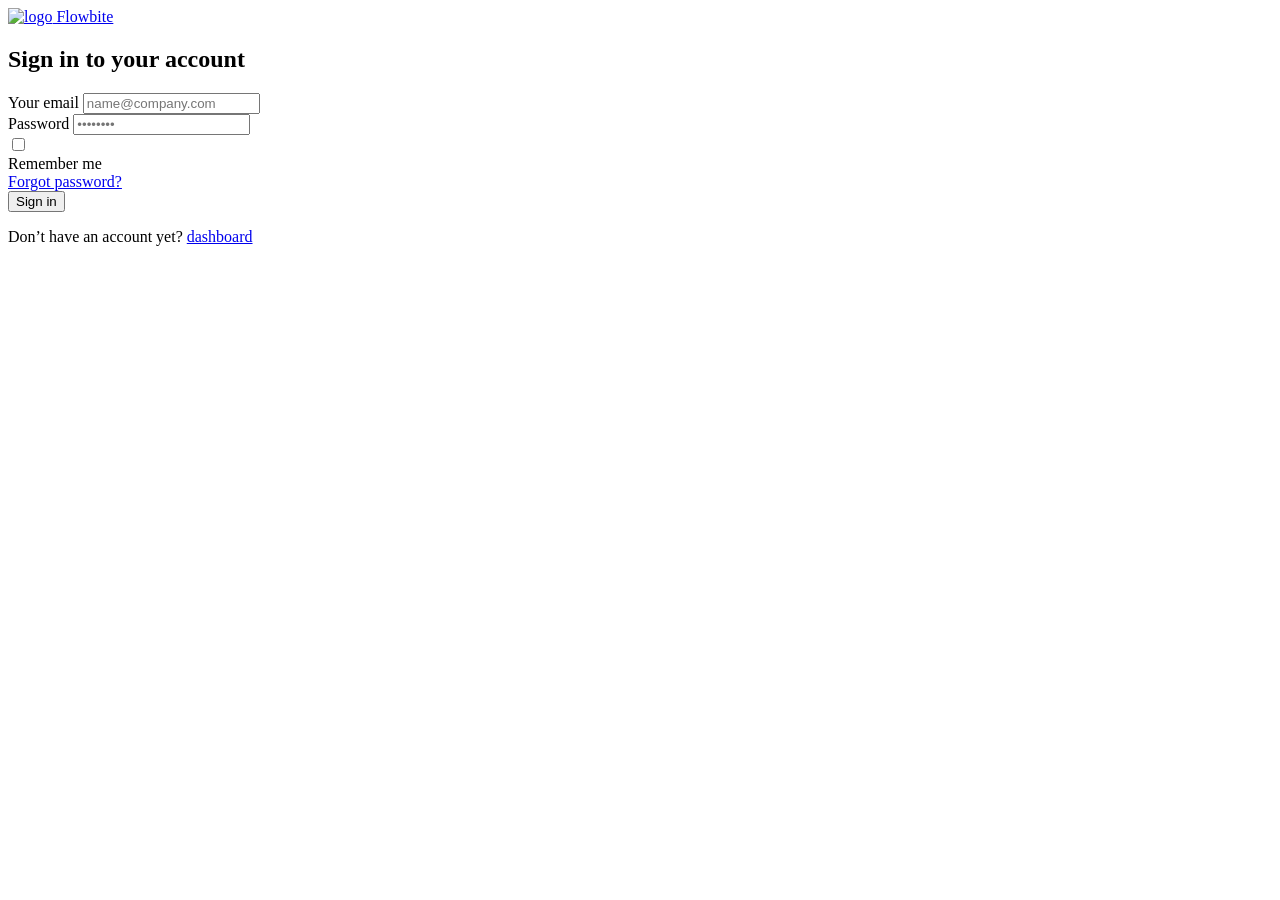
==== login.html @ 5eab3336 "added files last week" ====
<!DOCTYPE html>
<html lang="en">
<head>
    <meta charset="UTF-8">
    <meta name="viewport" content="width=device-width, initial-scale=1.0">
    <script src="https://cdn.tailwindcss.com"></script>
    <script src="tailwind.config.js"></script>
    <script src="dashboard.js"></script>    
    <title>Tailwind + Flowbite</title>
</head>
<body>
    <section class="bg-gray-50 dark:bg-gray-900">
  <div class="flex flex-col items-center justify-center px-6 py-8 mx-auto md:h-screen lg:py-0">
      <a href="#" class="flex items-center mb-6 text-2xl font-semibold text-gray-900 dark:text-white">
          <img class="w-8 h-8 mr-2" src="https://flowbite.s3.amazonaws.com/blocks/marketing-ui/logo.svg" alt="logo">
          Flowbite    
      </a>
      <div class="w-full bg-white rounded-lg shadow dark:border md:mt-0 sm:max-w-md xl:p-0 dark:bg-gray-800 dark:border-gray-700">
          <div class="p-6 space-y-4 md:space-y-6 sm:p-8">
              <h1 class="text-xl font-bold leading-tight tracking-tight text-gray-900 md:text-2xl dark:text-white">
                  Sign in to your account
              </h1>
              <form class="space-y-4 md:space-y-6" action="#">
                  <div>
                      <label for="email" class="block mb-2 text-sm font-medium text-gray-900 dark:text-white">Your email</label>
                      <input type="email" name="email" id="email" class="bg-gray-50 border border-gray-300 text-gray-900 rounded-lg focus:ring-primary-600 focus:border-primary-600 block w-full p-2.5 dark:bg-gray-700 dark:border-gray-600 dark:placeholder-gray-400 dark:text-white dark:focus:ring-blue-500 dark:focus:border-blue-500" placeholder="name@company.com" required="">
                  </div>
                  <div>
                      <label for="password" class="block mb-2 text-sm font-medium text-gray-900 dark:text-white">Password</label>
                      <input type="password" name="password" id="password" placeholder="••••••••" class="bg-gray-50 border border-gray-300 text-gray-900 rounded-lg focus:ring-primary-600 focus:border-primary-600 block w-full p-2.5 dark:bg-gray-700 dark:border-gray-600 dark:placeholder-gray-400 dark:text-white dark:focus:ring-blue-500 dark:focus:border-blue-500" required="">
                  </div>
                  <div class="flex items-center justify-between">
                      <div class="flex items-start">
                          <div class="flex items-center h-5">
                            <input id="remember" aria-describedby="remember" type="checkbox" class="w-4 h-4 border border-gray-300 rounded bg-gray-50 focus:ring-3 focus:ring-primary-300 dark:bg-gray-700 dark:border-gray-600 dark:focus:ring-primary-600 dark:ring-offset-gray-800" required="">
                          </div>
                          <div class="ml-3 text-sm">
                            <label for="remember" class="text-gray-500 dark:text-gray-300">Remember me</label>
                          </div>
                      </div>
                      <a href="#" class="text-sm font-medium text-primary-600 hover:underline dark:text-primary-500">Forgot password?</a>
                  </div>
                  <button type="button onclick="dashboard() class="w-full text-white bg-primary-600 hover:bg-primary-700 focus:ring-4 focus:outline-none focus:ring-primary-300 font-medium rounded-lg text-sm px-5 py-2.5 text-center dark:bg-primary-600 dark:hover:bg-primary-700 dark:focus:ring-primary-800">Sign in</button>
                  <p class="text-sm font-light text-gray-500 dark:text-gray-400">
                      Don’t have an account yet? <a href="#" class="font-medium text-primary-600 hover:underline dark:text-primary-500">dashboard</a>
                  </p>
              </form>
          </div>
      </div>
  </div>
</section>

    <script src="https://cdnjs.cloudflare.com/ajax/libs/flowbite/2.1.1/flowbite.min.js"></script>
</body>
</html>
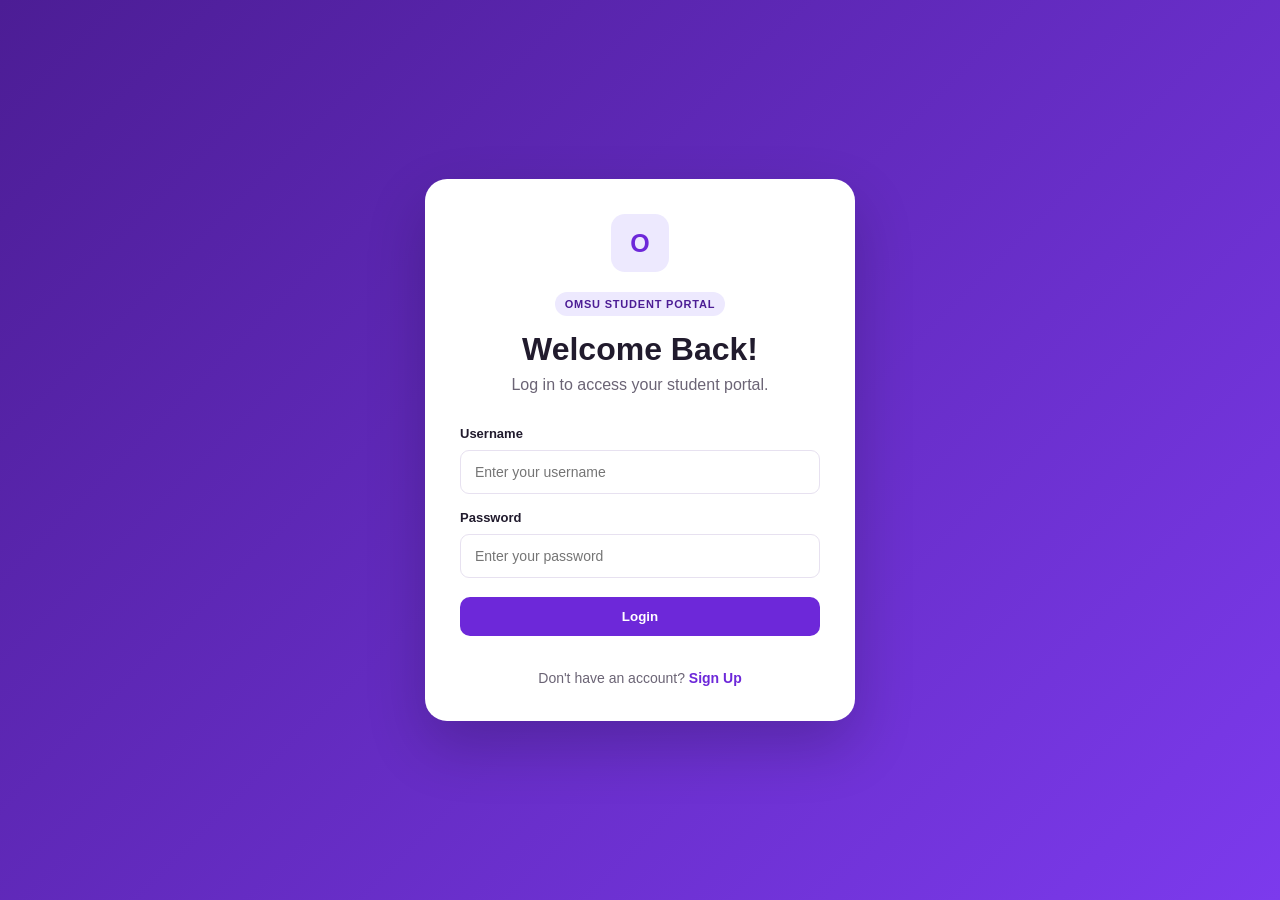
==== commit e1408dde: "Add files via upload" ====
--- a/login.html
+++ b/login.html
@@ -1,55 +1,8 @@
 <!DOCTYPE html>
-<html lang="en">
-<head>
-    <meta charset="UTF-8">
-    <meta name="viewport" content="width=device-width, initial-scale=1.0">
-    <script src="https://cdn.tailwindcss.com"></script>
-    <script src="tailwind.config.js"></script>
-    <script src="dashboard.js"></script>    
-    <title>Tailwind + Flowbite</title>
-</head>
-<body>
-    <section class="bg-gray-50 dark:bg-gray-900">
-  <div class="flex flex-col items-center justify-center px-6 py-8 mx-auto md:h-screen lg:py-0">
-      <a href="#" class="flex items-center mb-6 text-2xl font-semibold text-gray-900 dark:text-white">
-          <img class="w-8 h-8 mr-2" src="https://flowbite.s3.amazonaws.com/blocks/marketing-ui/logo.svg" alt="logo">
-          Flowbite    
-      </a>
-      <div class="w-full bg-white rounded-lg shadow dark:border md:mt-0 sm:max-w-md xl:p-0 dark:bg-gray-800 dark:border-gray-700">
-          <div class="p-6 space-y-4 md:space-y-6 sm:p-8">
-              <h1 class="text-xl font-bold leading-tight tracking-tight text-gray-900 md:text-2xl dark:text-white">
-                  Sign in to your account
-              </h1>
-              <form class="space-y-4 md:space-y-6" action="#">
-                  <div>
-                      <label for="email" class="block mb-2 text-sm font-medium text-gray-900 dark:text-white">Your email</label>
-                      <input type="email" name="email" id="email" class="bg-gray-50 border border-gray-300 text-gray-900 rounded-lg focus:ring-primary-600 focus:border-primary-600 block w-full p-2.5 dark:bg-gray-700 dark:border-gray-600 dark:placeholder-gray-400 dark:text-white dark:focus:ring-blue-500 dark:focus:border-blue-500" placeholder="name@company.com" required="">
-                  </div>
-                  <div>
-                      <label for="password" class="block mb-2 text-sm font-medium text-gray-900 dark:text-white">Password</label>
-                      <input type="password" name="password" id="password" placeholder="••••••••" class="bg-gray-50 border border-gray-300 text-gray-900 rounded-lg focus:ring-primary-600 focus:border-primary-600 block w-full p-2.5 dark:bg-gray-700 dark:border-gray-600 dark:placeholder-gray-400 dark:text-white dark:focus:ring-blue-500 dark:focus:border-blue-500" required="">
-                  </div>
-                  <div class="flex items-center justify-between">
-                      <div class="flex items-start">
-                          <div class="flex items-center h-5">
-                            <input id="remember" aria-describedby="remember" type="checkbox" class="w-4 h-4 border border-gray-300 rounded bg-gray-50 focus:ring-3 focus:ring-primary-300 dark:bg-gray-700 dark:border-gray-600 dark:focus:ring-primary-600 dark:ring-offset-gray-800" required="">
-                          </div>
-                          <div class="ml-3 text-sm">
-                            <label for="remember" class="text-gray-500 dark:text-gray-300">Remember me</label>
-                          </div>
-                      </div>
-                      <a href="#" class="text-sm font-medium text-primary-600 hover:underline dark:text-primary-500">Forgot password?</a>
-                  </div>
-                  <button type="button onclick="dashboard() class="w-full text-white bg-primary-600 hover:bg-primary-700 focus:ring-4 focus:outline-none focus:ring-primary-300 font-medium rounded-lg text-sm px-5 py-2.5 text-center dark:bg-primary-600 dark:hover:bg-primary-700 dark:focus:ring-primary-800">Sign in</button>
-                  <p class="text-sm font-light text-gray-500 dark:text-gray-400">
-                      Don’t have an account yet? <a href="#" class="font-medium text-primary-600 hover:underline dark:text-primary-500">dashboard</a>
-                  </p>
-              </form>
-          </div>
-      </div>
-  </div>
-</section>
-
-    <script src="https://cdnjs.cloudflare.com/ajax/libs/flowbite/2.1.1/flowbite.min.js"></script>
-</body>
-</html>
+<html lang="en"><head><meta charset="UTF-8"><meta name="viewport" content="width=device-width, initial-scale=1.0"><title>Login - OMSU Student Portal</title><link rel="stylesheet" href="style.css"></head>
+<body class="auth-page">
+<div class="auth-card">
+<div class="auth-logo">O</div><span class="badge">OMSU STUDENT PORTAL</span><h1>Welcome Back!</h1><p class="auth-subtitle">Log in to access your student portal.</p>
+<form id="loginForm"><label>Username</label><input type="text" id="loginUsername" placeholder="Enter your username" required><label>Password</label><input type="password" id="loginPassword" placeholder="Enter your password" required><button class="primary-btn full" type="submit">Login</button><p id="loginMessage" class="form-message"></p></form>
+<p class="switch-auth">Don't have an account? <a href="signup.html">Sign Up</a></p>
+</div><script src="script.js"></script></body></html>
--- a/style.css
+++ b/style.css
@@ -0,0 +1,5 @@
+*{box-sizing:border-box;margin:0;padding:0} :root{--violet:#6d28d9;--dark:#4c1d95;--light:#ede9fe;--text:#211b2d;--muted:#6b6475;--white:#fff;--bg:#f7f5fb;--border:#e7e1f0;--danger:#dc2626;--success:#15803d}html{scroll-behavior:smooth}body{font-family:Arial,Helvetica,sans-serif;color:var(--text);background:var(--bg)}a{text-decoration:none;color:inherit}.app{min-height:100vh;display:flex}.sidebar{width:260px;min-height:100vh;background:linear-gradient(180deg,#5b21b6,#4c1d95);color:#fff;padding:25px 18px;position:fixed;left:0;top:0;z-index:20;display:flex;flex-direction:column}.brand{display:flex;align-items:center;gap:12px;margin-bottom:35px}.logo,.auth-logo{width:46px;height:46px;border-radius:14px;background:#fff;color:var(--violet);display:grid;place-items:center;font-size:25px;font-weight:bold}.brand h2{font-size:18px}.brand small{color:#ddd6fe;font-size:11px}nav{display:grid;gap:8px}.nav-link{padding:13px 14px;border-radius:10px;color:#ede9fe;transition:.2s}.nav-link:hover,.nav-link.active{background:rgba(255,255,255,.16);color:#fff}.logout-btn{margin-top:auto;border:1px solid rgba(255,255,255,.25);background:rgba(255,255,255,.08);color:#fff;padding:13px;border-radius:10px;cursor:pointer;font-size:15px}.main{width:calc(100% - 260px);margin-left:260px;padding:0 40px 30px}.topbar{height:90px;display:flex;align-items:center;justify-content:space-between;position:sticky;top:0;z-index:10;background:rgba(247,245,251,.94);backdrop-filter:blur(8px)}.welcome{color:var(--muted);font-size:13px}.topbar h1{font-size:25px}.student-mini{display:flex;align-items:center;gap:10px;font-weight:bold}.avatar,.profile-avatar{background:var(--light);color:var(--violet);display:grid;place-items:center;font-weight:bold;border-radius:50%}.avatar{width:38px;height:38px}.menu-btn{display:none;border:0;background:var(--violet);color:#fff;border-radius:8px;padding:9px 12px}.page-section,.admin-section{max-width:1100px;margin:0 auto 55px;scroll-margin-top:100px}.hero{background:linear-gradient(135deg,#5b21b6,#7c3aed);color:#fff;border-radius:22px;padding:40px;min-height:270px;display:flex;align-items:center;justify-content:space-between;box-shadow:0 15px 35px rgba(76,29,149,.18)}.hero h2{font-size:clamp(28px,4vw,42px);max-width:650px;margin:12px 0}.hero p{max-width:650px;color:#ede9fe;line-height:1.7;margin-bottom:24px}.hero-icon{font-size:100px;padding:20px}.badge{display:inline-block;background:var(--light);color:var(--dark);font-size:11px;font-weight:bold;letter-spacing:.8px;padding:6px 10px;border-radius:20px}.hero .badge{background:rgba(255,255,255,.18);color:#fff}.primary-btn,.secondary-btn,.small-btn{display:inline-block;border:none;border-radius:10px;padding:12px 17px;font-weight:bold;cursor:pointer;transition:.2s}.primary-btn{background:#fff;color:var(--dark)}.primary-btn.full{width:100%;background:var(--violet);color:#fff;margin-top:10px}.primary-btn:hover,.secondary-btn:hover,.small-btn:hover{transform:translateY(-2px)}.secondary-btn{background:#eee7f7;color:var(--text);margin-left:6px}.small-btn{background:var(--violet);color:#fff}.section-title{margin:35px 0 18px}.card-grid{display:grid;grid-template-columns:repeat(3,1fr);gap:18px}.info-card,.content-card,.date-card{background:#fff;border:1px solid var(--border);border-radius:16px;padding:22px;box-shadow:0 6px 18px rgba(38,20,60,.05)}.info-card{transition:.2s}.info-card:hover{transform:translateY(-4px);border-color:#c4b5fd}.card-icon{font-size:30px;margin-bottom:14px}.info-card h3,.content-card h3,.date-card h3{margin-bottom:8px}.info-card p,.content-card p,.date-card p{color:var(--muted);line-height:1.6}.section-head{margin-bottom:20px}.section-head h2{font-size:30px;margin:8px 0}.content-card{margin-top:18px}.announcement-list{display:grid;gap:16px}.announcement-item{display:flex;gap:18px;align-items:flex-start}.announcement-icon{flex:0 0 50px;width:50px;height:50px;border-radius:13px;display:grid;place-items:center;background:var(--light);font-size:24px}.announcement-item small{color:var(--muted);display:block;margin-top:12px}.requirement-card{margin:0}.status{display:inline-block;margin-top:15px;color:var(--success);background:#dcfce7;border-radius:20px;padding:5px 10px;font-size:12px;font-weight:bold}.dates-list{display:grid;gap:14px}.date-card{display:flex;gap:18px;align-items:center}.date-box{width:65px;min-width:65px;height:65px;border-radius:13px;background:var(--light);color:var(--dark);display:grid;place-items:center;align-content:center}.date-box strong{font-size:23px}.date-box span{font-size:11px;font-weight:bold}.profile-card{display:flex;align-items:center;gap:25px}.profile-avatar{width:90px;height:90px;font-size:35px}footer{text-align:center;color:var(--muted);font-size:12px;padding:25px 0}.auth-page{min-height:100vh;background:linear-gradient(135deg,#4c1d95,#7c3aed);display:grid;place-items:center;padding:20px}.auth-card{background:#fff;width:min(430px,100%);border-radius:22px;padding:35px;box-shadow:0 25px 60px rgba(0,0,0,.2)}.auth-logo{margin:0 auto 20px;width:58px;height:58px;background:var(--light)}.auth-card .badge{display:block;width:max-content;margin:0 auto}.auth-card h1{text-align:center;margin:15px 0 8px}.auth-subtitle{text-align:center;color:var(--muted);margin-bottom:25px}.auth-card form{display:grid;gap:9px}.auth-card label{font-size:13px;font-weight:bold;margin-top:7px}.auth-card input,.admin-form input,.admin-form textarea,.admin-form select{width:100%;padding:13px 14px;border:1px solid var(--border);border-radius:9px;outline:none;font-size:14px;font-family:inherit}.admin-form{display:grid;gap:10px}.admin-form textarea{min-height:90px;resize:vertical}.auth-card input:focus,.admin-form input:focus,.admin-form textarea:focus,.admin-form select:focus{border-color:var(--violet);box-shadow:0 0 0 3px var(--light)}.switch-auth{text-align:center;margin-top:20px;color:var(--muted);font-size:14px}.switch-auth a{color:var(--violet);font-weight:bold}.form-message{text-align:center;font-size:13px;margin-top:5px}.demo-box{margin-top:20px;padding:12px;background:var(--light);border-radius:10px;font-size:13px;line-height:1.6}.admin-list{display:grid;gap:12px;margin-top:18px}.admin-item{background:#fff;border:1px solid var(--border);border-radius:14px;padding:18px;display:flex;justify-content:space-between;gap:20px;align-items:center}.admin-item h3{margin-bottom:5px}.admin-item p{color:var(--muted);line-height:1.5}.admin-actions{display:flex;gap:7px;flex-shrink:0}.edit-btn,.delete-btn{border:0;padding:9px 12px;border-radius:8px;cursor:pointer;font-weight:bold}.edit-btn{background:var(--light);color:var(--dark)}.delete-btn{background:#fee2e2;color:var(--danger)}.hidden{display:none!important}@media(max-width:850px){.sidebar{transform:translateX(-100%);transition:.25s}.sidebar.open{transform:translateX(0)}.main{width:100%;margin-left:0;padding:0 18px 25px}.menu-btn{display:block}.topbar{gap:15px}.topbar>div:nth-child(2){flex:1}.student-mini span{display:none}.hero{padding:28px}.hero-icon{display:none}.card-grid{grid-template-columns:1fr}.admin-item{align-items:flex-start;flex-direction:column}.admin-actions{width:100%}.admin-actions button{flex:1}}@media(max-width:500px){.topbar h1{font-size:21px}.hero{border-radius:16px}.hero h2{font-size:28px}.auth-card{padding:25px 20px}}
+
+/* Professional Admin Dashboard */
+.admin-hero{background:linear-gradient(135deg,#4c1d95,#7c3aed);color:#fff;border-radius:22px;padding:36px 40px;display:flex;justify-content:space-between;align-items:center;box-shadow:0 15px 35px rgba(76,29,149,.18)}
+.admin-hero h2{font-size:clamp(27px,4vw,40px);margin:12px 0}.admin-hero p{max-width:650px;color:#ede9fe;line-height:1.7}.stats-grid{display:grid;grid-template-columns:repeat(4,1fr);gap:16px;margin-bottom:22px}.stat-card{background:#fff;border:1px solid var(--border);border-radius:16px;padding:20px;display:flex;align-items:center;gap:15px;box-shadow:0 6px 18px rgba(38,20,60,.05)}.stat-icon{width:50px;height:50px;border-radius:13px;background:var(--light);display:grid;place-items:center;font-size:24px}.stat-card span{font-size:11px;color:var(--muted)}.stat-card strong{font-size:28px;display:block;margin:2px 0}.stat-card p{font-size:12px;color:var(--muted)}.section-row{display:flex;justify-content:space-between;align-items:center}.quick-actions{display:grid;grid-template-columns:repeat(4,1fr);gap:14px;margin-top:18px}.action-card{border:1px solid var(--border);border-radius:13px;padding:18px;background:#faf9fc;display:flex;flex-direction:column;gap:7px;transition:.2s}.action-card:hover{border-color:#c4b5fd;transform:translateY(-3px)}.action-card span{font-size:25px}.action-card strong{font-size:14px}.action-card small{color:var(--muted);line-height:1.4}.violet-btn{background:var(--violet);color:#fff}.admin-form{display:grid;gap:10px}.admin-form h3{margin-bottom:3px}.admin-form textarea{min-height:95px;resize:vertical}.admin-list{display:grid;gap:12px;margin-top:18px}.admin-item{background:#fff;border:1px solid var(--border);border-radius:14px;padding:18px;display:flex;justify-content:space-between;gap:20px;align-items:center}.admin-item h3{margin-bottom:6px}.admin-item p{color:var(--muted);line-height:1.5}.admin-item small{display:block;margin-top:8px;color:var(--muted)}.admin-actions{display:flex;gap:7px;flex-shrink:0}.edit-btn,.delete-btn{border:0;padding:9px 12px;border-radius:8px;cursor:pointer;font-weight:bold}.edit-btn{background:var(--light);color:var(--dark)}.delete-btn{background:#fee2e2;color:var(--danger)}.table-wrap{overflow-x:auto}.student-table{width:100%;border-collapse:collapse}.student-table th,.student-table td{text-align:left;padding:14px;border-bottom:1px solid var(--border);font-size:14px}.student-table th{font-size:12px;text-transform:uppercase;color:var(--muted)}.student-status{color:var(--success);font-weight:bold}@media(max-width:1000px){.stats-grid{grid-template-columns:repeat(2,1fr)}.quick-actions{grid-template-columns:repeat(2,1fr)}}@media(max-width:850px){.admin-hero{padding:28px}.admin-hero .hero-icon{display:none}.admin-item{align-items:flex-start;flex-direction:column}.admin-actions{width:100%}.admin-actions button{flex:1}}@media(max-width:500px){.stats-grid{grid-template-columns:1fr}.quick-actions{grid-template-columns:1fr}}
